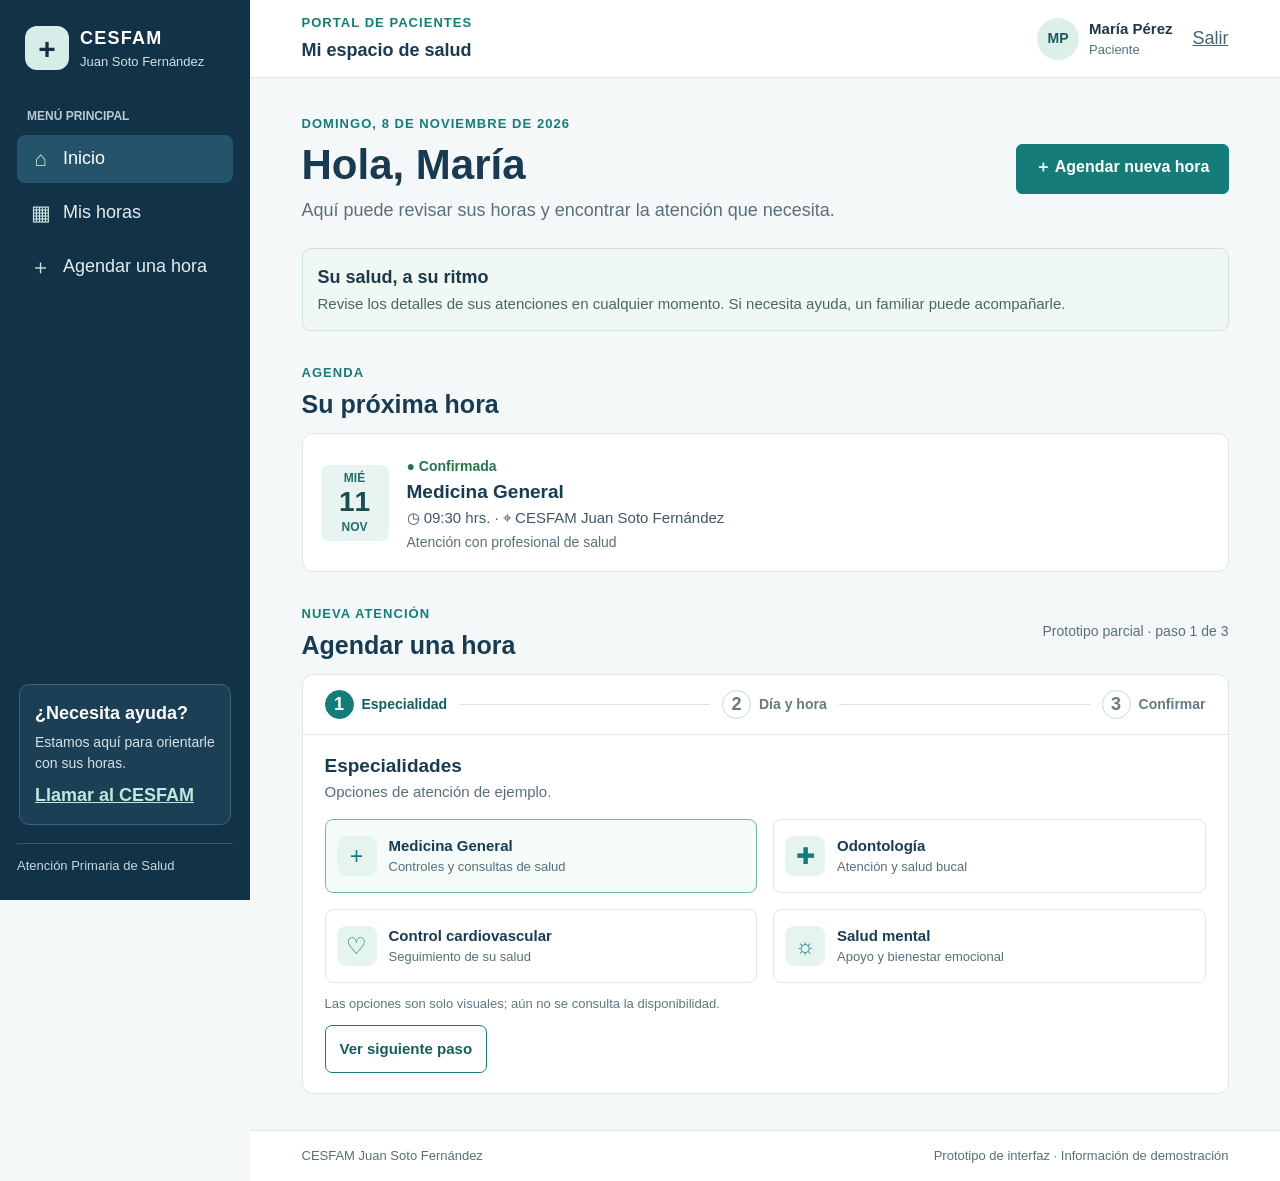
==== portal.html @ ef52d6fa "Add files via upload" ====
<!doctype html>
<html lang="es">
<head>
  <meta charset="utf-8">
  <meta name="viewport" content="width=device-width, initial-scale=1">
  <meta name="description" content="Prototipo visual de agendamiento de horas para CESFAM Juan Soto Fernández.">
  <title>Mis horas | CESFAM Juan Soto Fernández</title>
  <link href="https://cdn.jsdelivr.net/npm/bootstrap@5.3.3/dist/css/bootstrap.min.css" rel="stylesheet">
  <link href="styles.css" rel="stylesheet">
  <link href="portal.css" rel="stylesheet">
</head>
<body>
  <a class="skip-link" href="#contenido">Saltar al contenido principal</a>
  <div class="app-shell">
    <aside class="sidebar" aria-label="Navegación principal">
      <a class="brand" href="#inicio" aria-label="CESFAM Juan Soto Fernández, inicio">
        <span class="brand-mark" aria-hidden="true">+</span>
        <span>
          <strong>CESFAM</strong>
          <small>Juan Soto Fernández</small>
        </span>
      </a>
      <div class="sidebar-label">MENÚ PRINCIPAL</div>
      <nav class="nav-menu">
        <a class="nav-item active" href="#inicio"><span aria-hidden="true">⌂</span> Inicio</a>
        <a class="nav-item" href="#mis-horas"><span aria-hidden="true">▦</span> Mis horas</a>
        <a class="nav-item" href="#agendar"><span aria-hidden="true">＋</span> Agendar una hora</a>
      </nav>
      <div class="sidebar-help">
        <strong>¿Necesita ayuda?</strong>
        <p>Estamos aquí para orientarle con sus horas.</p>
        <a href="tel:800500809">Llamar al CESFAM</a>
      </div>
      <div class="sidebar-footer">Atención Primaria de Salud</div>
    </aside>
    <main id="contenido" class="main-content">
      <header class="topbar">
        <div class="d-flex align-items-center gap-3">
          <span class="mobile-brand-mark" aria-hidden="true">+</span>
          <div>
            <p class="eyebrow mb-1">PORTAL DE PACIENTES</p>
            <p class="topbar-title mb-0">Mi espacio de salud</p>
          </div>
        </div>
        <div class="profile">
          <div class="profile-avatar" aria-hidden="true">MP</div>
          <div class="profile-copy">
            <strong>María Pérez</strong>
            <span>Paciente</span>
          </div>
          <a class="logout-link" href="index.html">Salir</a>
        </div>
      </header>
      <div class="page-container">
        <section id="inicio" class="welcome-row">
          <div>
            <p class="eyebrow">DOMINGO, 8 DE NOVIEMBRE DE 2026</p>
            <h1>Hola, María <span aria-hidden="true"></span></h1>
            <p class="welcome-copy">Aquí puede revisar sus horas y encontrar la atención que necesita.</p>
          </div>
          <a class="btn btn-primary btn-large" href="#agendar"><span aria-hidden="true">＋</span> Agendar nueva hora</a>
        </section>
        <section class="notice-card" aria-label="Aviso importante">
          <div>
            <strong>Su salud, a su ritmo</strong>
            <p class="mb-0">Revise los detalles de sus atenciones en cualquier momento. Si necesita ayuda, un familiar puede acompañarle.</p>
          </div>
        </section>
        <section id="mis-horas" class="section-block">
          <div class="section-heading">
            <div>
              <p class="eyebrow">AGENDA</p>
              <h2>Su próxima hora</h2>
            </div>
          </div>
          <article class="appointment-card">
            <div class="appointment-date">
              <span>MIÉ</span>
              <strong>11</strong>
              <span>NOV</span>
            </div>
            <div class="appointment-details">
              <span class="status-badge"><span aria-hidden="true">●</span> Confirmada</span>
              <h3>Medicina General</h3>
              <p class="appointment-meta"><span aria-hidden="true">◷</span> 09:30 hrs. <span class="meta-divider">·</span> <span aria-hidden="true">⌖</span> CESFAM Juan Soto Fernández</p>
              <p class="appointment-professional">Atención con profesional de salud</p>
            </div>
          </article>
        </section>
        <section id="agendar" class="section-block">
          <div class="section-heading">
            <div>
              <p class="eyebrow">NUEVA ATENCIÓN</p>
              <h2>Agendar una hora</h2>
            </div>
            <span class="step-caption">Prototipo parcial · paso 1 de 3</span>
          </div>
          <div class="booking-card">
            <div class="stepper" aria-label="Paso 1 de 3">
              <div class="step active"><span>1</span><strong>Especialidad</strong></div>
              <div class="step-line"></div>
              <div class="step"><span>2</span><strong>Día y hora</strong></div>
              <div class="step-line"></div>
              <div class="step"><span>3</span><strong>Confirmar</strong></div>
            </div>
            <div class="booking-content">
              <div class="booking-intro">
                <h3>Especialidades</h3>
                <p>Opciones de atención de ejemplo.</p>
              </div>
              <div class="row g-3">
                <div class="col-12 col-md-6">
                  <button class="service-option selected" type="button" aria-pressed="true" onclick="seleccionarEspecialidad(this)">
                    <span class="service-symbol" aria-hidden="true">+</span>
                    <span><strong>Medicina General</strong><small>Controles y consultas de salud</small></span>
                  </button>
                </div>
                <div class="col-12 col-md-6">
                  <button class="service-option" type="button" aria-pressed="false" onclick="seleccionarEspecialidad(this)">
                    <span class="service-symbol dental" aria-hidden="true">✚</span>
                    <span><strong>Odontología</strong><small>Atención y salud bucal</small></span>
                  </button>
                </div>
                <div class="col-12 col-md-6">
                  <button class="service-option" type="button" aria-pressed="false" onclick="seleccionarEspecialidad(this)">
                    <span class="service-symbol heart" aria-hidden="true">♡</span>
                    <span><strong>Control cardiovascular</strong><small>Seguimiento de su salud</small></span>
                  </button>
                </div>
                <div class="col-12 col-md-6">
                  <button class="service-option" type="button" aria-pressed="false" onclick="seleccionarEspecialidad(this)">
                    <span class="service-symbol mind" aria-hidden="true">☼</span>
                    <span><strong>Salud mental</strong><small>Apoyo y bienestar emocional</small></span>
                  </button>
                </div>
              </div>
              <p id="mensaje-agendamiento" class="static-note" aria-live="polite">Las opciones son solo visuales; aún no se consulta la disponibilidad.</p>
              <button class="prototype-button" type="button" onclick="mostrarSiguientePaso()">Ver siguiente paso</button>
            </div>
          </div>
        </section>
      </div>
      <footer class="page-footer">
        <span>CESFAM Juan Soto Fernández</span>
        <span>Prototipo de interfaz · Información de demostración</span>
      </footer>
    </main>
  </div>
  <script src="portal.js"></script>
</body>
</html>
---- styles.css ----
:root {
  --navy: #183b52;
  --navy-dark: #123247;
  --teal: #167c79;
  --ink: #203746;
  --muted: #596f7b;
  --line: #dfe7ea;
  --focus: #e29b19;
}
body {
  margin: 0;
  background: #f5f8f9;
  color: var(--ink);
  font: 18px/1.5 Arial, Helvetica, sans-serif;
}
a:focus-visible,
button:focus-visible,
input:focus-visible,
select:focus-visible {
  outline: 3px solid var(--focus);
  outline-offset: 3px;
}
.skip-link {
  position: absolute;
  z-index: 10;
  top: 8px;
  left: 8px;
  padding: 10px 14px;
  transform: translateY(-150%);
  background: #fff;
  color: var(--navy-dark);
}
.skip-link:focus { transform: translateY(0); }
.eyebrow { margin: 0 0 6px; color: var(--teal); font-size: 13px; font-weight: 700; letter-spacing: .08em; }
h1, h2, h3 { color: var(--navy); font-weight: 700; }
h1 { margin: 0; font-size: clamp(30px, 4vw, 42px); }
h2 { margin: 0; font-size: 25px; }
.brand-mark, .mobile-brand-mark, .login-brand-mark {
  display: grid;
  width: 44px;
  height: 44px;
  flex: 0 0 auto;
  place-items: center;
  border-radius: 12px;
  background: #d7eee8;
  color: var(--navy-dark);
  font-size: 30px;
  font-weight: 700;
}
@media (prefers-reduced-motion: reduce) {
  *, *::before, *::after { scroll-behavior: auto !important; transition-duration: .01ms !important; }
}
---- portal.css ----
.app-shell { min-height: 100vh; }
.sidebar {
  position: fixed;
  inset: 0 auto 0 0;
  display: flex;
  width: 250px;
  flex-direction: column;
  padding: 25px 17px;
  background: var(--navy-dark);
  color: #fff;
}
.brand { display: flex; align-items: center; gap: 11px; margin: 0 8px 35px; color: #fff; text-decoration: none; }
.brand strong, .brand small { display: block; }
.brand strong { font-size: 18px; letter-spacing: .07em; }
.brand small { color: #d1e0e6; font-size: 13px; }
.sidebar-label { padding: 0 10px 10px; color: #b7cbd4; font-size: 12px; font-weight: 700; }
.nav-menu { display: grid; gap: 6px; }
.nav-item { display: flex; min-height: 48px; align-items: center; gap: 11px; padding: 8px 12px; border-radius: 8px; color: #e2edf1; text-decoration: none; }
.nav-item span { width: 23px; color: #c7e4e0; font-size: 21px; text-align: center; }
.nav-item:hover, .nav-item.active { background: #24536a; color: #fff; }
.sidebar-help { margin: auto 2px 18px; padding: 15px; border: 1px solid #426276; border-radius: 10px; background: #1b4056; }
.sidebar-help p { margin: 5px 0 8px; color: #d3e2e8; font-size: 14px; }
.sidebar-help a { color: #bceadd; font-weight: 700; }
.help-icon { display: block; margin-bottom: 7px; color: #c7eee4; font-weight: 700; }
.sidebar-footer { padding-top: 12px; border-top: 1px solid #35576b; color: #c7d7df; font-size: 13px; }
.main-content { min-height: 100vh; margin-left: 250px; }
.topbar { display: flex; min-height: 78px; align-items: center; justify-content: space-between; padding: 12px 5%; border-bottom: 1px solid var(--line); background: #fff; }
.mobile-brand-mark { display: none; }
.topbar-title { margin: 0; color: var(--navy); font-weight: 700; }
.profile { display: flex; align-items: center; gap: 10px; }
.profile-avatar { display: grid; width: 42px; height: 42px; flex: 0 0 auto; place-items: center; border-radius: 50%; background: #dcefeb; color: #165b5b; font-size: 14px; font-weight: 700; }
.profile-copy strong, .profile-copy span { display: block; }
.profile-copy strong { font-size: 15px; }
.profile-copy span { color: var(--muted); font-size: 13px; }
.logout-link { margin-left: 10px; color: #4a6371; }
.page-container { width: min(1120px, 100%); margin: auto; padding: 36px 5%; }
.welcome-row, .section-heading { display: flex; align-items: center; justify-content: space-between; gap: 18px; }
.welcome-copy { margin: 7px 0 0; color: var(--muted); }
.btn-large { min-height: 50px; padding: 10px 18px; background: var(--teal); border-color: var(--teal); font-weight: 700; }
.notice-card { display: flex; gap: 12px; margin-top: 24px; padding: 15px; border: 1px solid #cce5df; border-radius: 9px; background: #eff8f5; }
.notice-card p { margin: 2px 0 0; color: #496667; font-size: 15px; }
.notice-icon { display: grid; width: 25px; height: 25px; flex: 0 0 auto; place-items: center; border-radius: 50%; background: #d6eee7; color: #145a58; font-weight: 700; }
.section-block { margin-top: 32px; scroll-margin-top: 16px; }
.section-heading { margin-bottom: 14px; }
.appointment-card, .booking-card { border: 1px solid var(--line); border-radius: 11px; background: #fff; }
.appointment-card { display: flex; align-items: center; gap: 18px; padding: 18px; }
.appointment-date { display: grid; width: 68px; min-height: 76px; flex: 0 0 auto; place-content: center; border-radius: 8px; background: #e8f4f1; color: #276c69; text-align: center; }
.appointment-date span { font-size: 12px; font-weight: 700; }
.appointment-date strong { color: #174e50; font-size: 28px; line-height: 1.1; }
.appointment-details { flex: 1; }
.status-badge { color: #24744d; font-size: 14px; font-weight: 700; }
.appointment-details h3 { margin: 2px 0; font-size: 19px; }
.appointment-meta { margin: 3px 0; color: #405865; font-size: 15px; }
.appointment-professional { margin: 0; color: var(--muted); font-size: 14px; }
.step-caption { color: var(--muted); font-size: 14px; }
.stepper { display: flex; align-items: center; padding: 15px 22px; border-bottom: 1px solid var(--line); }
.step { display: flex; align-items: center; gap: 8px; color: #657b85; white-space: nowrap; }
.step > span { display: grid; width: 29px; height: 29px; place-items: center; border: 1px solid #cbd6da; border-radius: 50%; font-weight: 700; }
.step strong { font-size: 14px; }
.step.active { color: #145e5c; }
.step.active > span { border-color: var(--teal); background: var(--teal); color: #fff; }
.step-line { height: 1px; flex: 1; margin: 0 12px; background: #d8e1e4; }
.booking-content { padding: 20px 22px; }
.booking-intro h3 { margin: 0; font-size: 19px; }
.booking-intro p { margin: 4px 0 15px; color: var(--muted); font-size: 15px; }
.service-option { display: flex; width: 100%; min-height: 74px; align-items: center; gap: 12px; padding: 11px; border: 1px solid var(--line); border-radius: 8px; background: #fff; color: var(--ink); font: inherit; text-align: left; cursor: pointer; }
.service-option.selected { border-color: #74b7aa; background: #f4fbf8; }
.service-option:hover { border-color: #74b7aa; }
.service-symbol { display: grid; width: 40px; height: 40px; flex: 0 0 auto; place-items: center; border-radius: 9px; background: #e6f4f0; color: var(--teal); font-size: 23px; }
.service-option strong, .service-option small { display: block; }
.service-option strong { color: var(--navy); font-size: 15px; }
.service-option small { color: var(--muted); font-size: 13px; }
.static-note { margin: 11px 0 0; color: #617680; font-size: 13px; }
.prototype-button { min-height: 48px; margin-top: 12px; padding: 8px 14px; border: 1px solid var(--teal); border-radius: 7px; background: #fff; color: #145f5c; font: inherit; font-size: 15px; font-weight: 700; cursor: pointer; }
.prototype-button:hover { background: #e8f5f2; }
.page-footer { display: flex; justify-content: space-between; gap: 12px; padding: 15px 5%; border-top: 1px solid var(--line); background: #fff; color: var(--muted); font-size: 13px; }
@media (max-width: 900px) {
  .sidebar { width: 220px; }
  .main-content { margin-left: 220px; }
}
@media (max-width: 700px) {
  .sidebar { position: static; width: auto; padding: 12px 14px; }
  .brand { margin: 0 0 10px; }
  .brand-mark { width: 37px; height: 37px; font-size: 26px; }
  .sidebar-label, .sidebar-help, .sidebar-footer { display: none; }
  .nav-menu { grid-template-columns: 1fr 1fr; gap: 4px 7px; }
  .nav-item { min-height: 42px; gap: 7px; padding: 7px; font-size: 14px; }
  .main-content { margin: 0; }
  .topbar { min-height: 66px; padding: 10px 16px; }
  .mobile-brand-mark { display: grid; width: 36px; height: 36px; font-size: 25px; }
  .profile-avatar { width: 36px; height: 36px; }
  .profile-copy span { font-size: 12px; }
  .logout-link { margin-left: 0; font-size: 14px; }
  .page-container { padding: 27px 16px 35px; }
  .welcome-row { align-items: flex-start; flex-direction: column; }
  .btn-large { width: 100%; }
  .section-block { margin-top: 27px; }
  .appointment-card { gap: 12px; padding: 14px; }
  .stepper { padding: 12px 10px; }
  .step { flex-direction: column; gap: 4px; }
  .step strong { font-size: 12px; }
  .step-line { margin: 0 6px; }
  .booking-content { padding: 17px 13px; }
  .page-footer { flex-direction: column; padding: 13px 16px; }
}
@media (max-width: 420px) {
  .profile-copy { display: none; }
  .page-container { padding-right: 13px; padding-left: 13px; }
  .step-caption { max-width: 135px; font-size: 13px; text-align: right; }
}
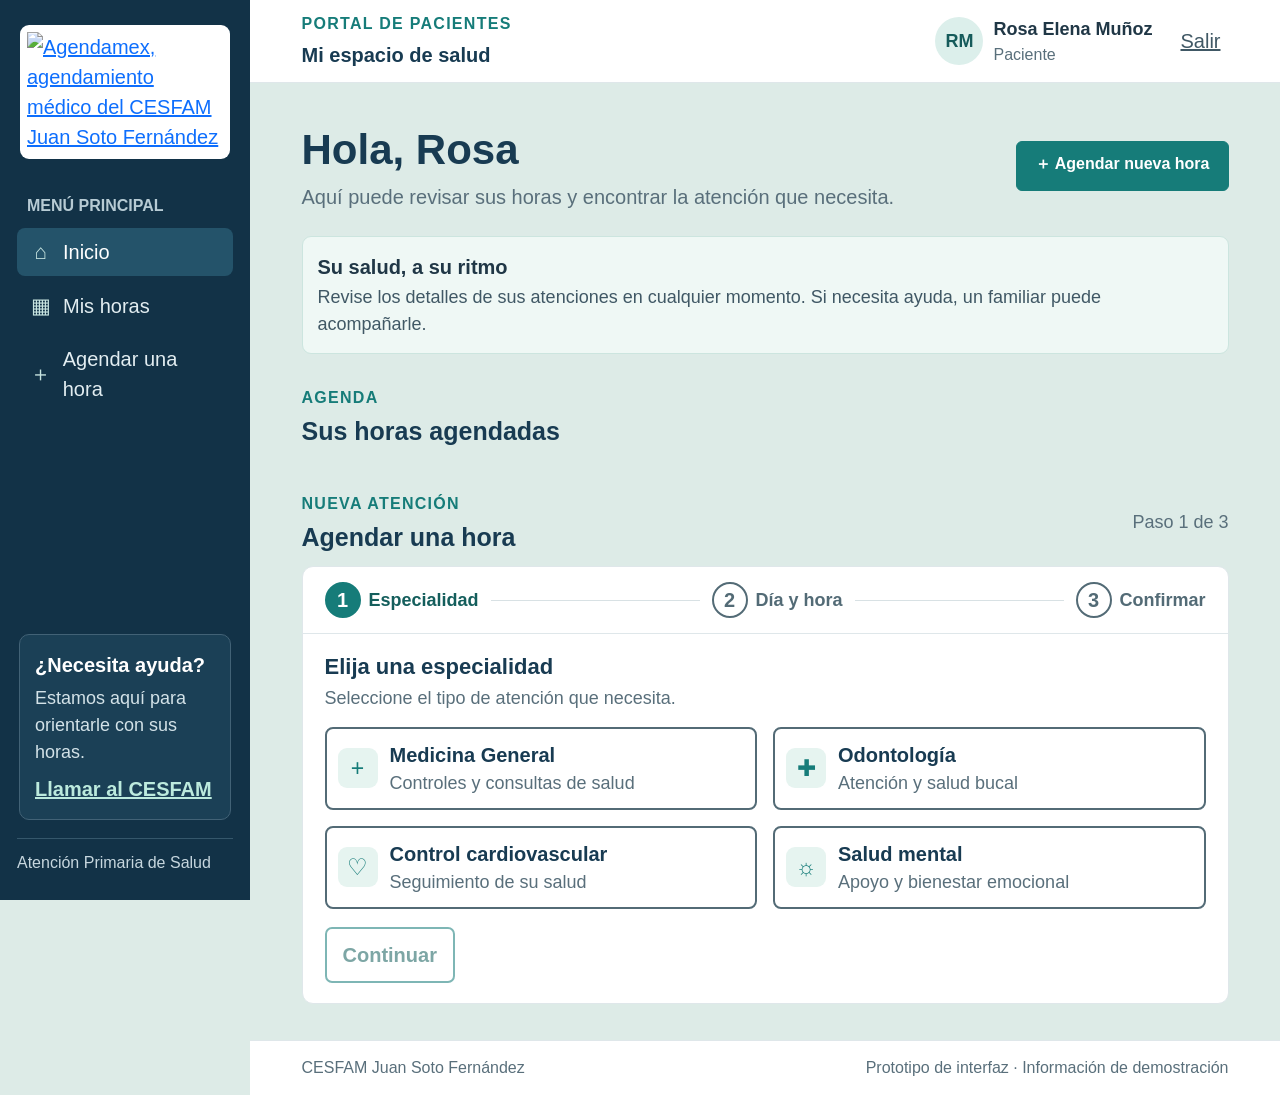
==== commit a4a2c686: "Limpieza de codigo y borre CSS que no tenian estilos propios, reducí el tamaño de codigo sin afectar" ====
--- a/portal.html
+++ b/portal.html
@@ -1,151 +1,191 @@
-<!doctype html>
-<html lang="es">
-<head>
-  <meta charset="utf-8">
-  <meta name="viewport" content="width=device-width, initial-scale=1">
-  <meta name="description" content="Prototipo visual de agendamiento de horas para CESFAM Juan Soto Fernández.">
-  <title>Mis horas | CESFAM Juan Soto Fernández</title>
-  <link href="https://cdn.jsdelivr.net/npm/bootstrap@5.3.3/dist/css/bootstrap.min.css" rel="stylesheet">
-  <link href="styles.css" rel="stylesheet">
-  <link href="portal.css" rel="stylesheet">
-</head>
-<body>
-  <a class="skip-link" href="#contenido">Saltar al contenido principal</a>
-  <div class="app-shell">
-    <aside class="sidebar" aria-label="Navegación principal">
-      <a class="brand" href="#inicio" aria-label="CESFAM Juan Soto Fernández, inicio">
-        <span class="brand-mark" aria-hidden="true">+</span>
-        <span>
-          <strong>CESFAM</strong>
-          <small>Juan Soto Fernández</small>
-        </span>
-      </a>
-      <div class="sidebar-label">MENÚ PRINCIPAL</div>
-      <nav class="nav-menu">
-        <a class="nav-item active" href="#inicio"><span aria-hidden="true">⌂</span> Inicio</a>
-        <a class="nav-item" href="#mis-horas"><span aria-hidden="true">▦</span> Mis horas</a>
-        <a class="nav-item" href="#agendar"><span aria-hidden="true">＋</span> Agendar una hora</a>
-      </nav>
-      <div class="sidebar-help">
-        <strong>¿Necesita ayuda?</strong>
-        <p>Estamos aquí para orientarle con sus horas.</p>
-        <a href="tel:800500809">Llamar al CESFAM</a>
-      </div>
-      <div class="sidebar-footer">Atención Primaria de Salud</div>
-    </aside>
-    <main id="contenido" class="main-content">
-      <header class="topbar">
-        <div class="d-flex align-items-center gap-3">
-          <span class="mobile-brand-mark" aria-hidden="true">+</span>
-          <div>
-            <p class="eyebrow mb-1">PORTAL DE PACIENTES</p>
-            <p class="topbar-title mb-0">Mi espacio de salud</p>
-          </div>
-        </div>
-        <div class="profile">
-          <div class="profile-avatar" aria-hidden="true">MP</div>
-          <div class="profile-copy">
-            <strong>María Pérez</strong>
-            <span>Paciente</span>
-          </div>
-          <a class="logout-link" href="index.html">Salir</a>
-        </div>
-      </header>
-      <div class="page-container">
-        <section id="inicio" class="welcome-row">
-          <div>
-            <p class="eyebrow">DOMINGO, 8 DE NOVIEMBRE DE 2026</p>
-            <h1>Hola, María <span aria-hidden="true"></span></h1>
-            <p class="welcome-copy">Aquí puede revisar sus horas y encontrar la atención que necesita.</p>
-          </div>
-          <a class="btn btn-primary btn-large" href="#agendar"><span aria-hidden="true">＋</span> Agendar nueva hora</a>
-        </section>
-        <section class="notice-card" aria-label="Aviso importante">
-          <div>
-            <strong>Su salud, a su ritmo</strong>
-            <p class="mb-0">Revise los detalles de sus atenciones en cualquier momento. Si necesita ayuda, un familiar puede acompañarle.</p>
-          </div>
-        </section>
-        <section id="mis-horas" class="section-block">
-          <div class="section-heading">
-            <div>
-              <p class="eyebrow">AGENDA</p>
-              <h2>Su próxima hora</h2>
-            </div>
-          </div>
-          <article class="appointment-card">
-            <div class="appointment-date">
-              <span>MIÉ</span>
-              <strong>11</strong>
-              <span>NOV</span>
-            </div>
-            <div class="appointment-details">
-              <span class="status-badge"><span aria-hidden="true">●</span> Confirmada</span>
-              <h3>Medicina General</h3>
-              <p class="appointment-meta"><span aria-hidden="true">◷</span> 09:30 hrs. <span class="meta-divider">·</span> <span aria-hidden="true">⌖</span> CESFAM Juan Soto Fernández</p>
-              <p class="appointment-professional">Atención con profesional de salud</p>
-            </div>
-          </article>
-        </section>
-        <section id="agendar" class="section-block">
-          <div class="section-heading">
-            <div>
-              <p class="eyebrow">NUEVA ATENCIÓN</p>
-              <h2>Agendar una hora</h2>
-            </div>
-            <span class="step-caption">Prototipo parcial · paso 1 de 3</span>
-          </div>
-          <div class="booking-card">
-            <div class="stepper" aria-label="Paso 1 de 3">
-              <div class="step active"><span>1</span><strong>Especialidad</strong></div>
-              <div class="step-line"></div>
-              <div class="step"><span>2</span><strong>Día y hora</strong></div>
-              <div class="step-line"></div>
-              <div class="step"><span>3</span><strong>Confirmar</strong></div>
-            </div>
-            <div class="booking-content">
-              <div class="booking-intro">
-                <h3>Especialidades</h3>
-                <p>Opciones de atención de ejemplo.</p>
-              </div>
-              <div class="row g-3">
-                <div class="col-12 col-md-6">
-                  <button class="service-option selected" type="button" aria-pressed="true" onclick="seleccionarEspecialidad(this)">
-                    <span class="service-symbol" aria-hidden="true">+</span>
-                    <span><strong>Medicina General</strong><small>Controles y consultas de salud</small></span>
-                  </button>
-                </div>
-                <div class="col-12 col-md-6">
-                  <button class="service-option" type="button" aria-pressed="false" onclick="seleccionarEspecialidad(this)">
-                    <span class="service-symbol dental" aria-hidden="true">✚</span>
-                    <span><strong>Odontología</strong><small>Atención y salud bucal</small></span>
-                  </button>
-                </div>
-                <div class="col-12 col-md-6">
-                  <button class="service-option" type="button" aria-pressed="false" onclick="seleccionarEspecialidad(this)">
-                    <span class="service-symbol heart" aria-hidden="true">♡</span>
-                    <span><strong>Control cardiovascular</strong><small>Seguimiento de su salud</small></span>
-                  </button>
-                </div>
-                <div class="col-12 col-md-6">
-                  <button class="service-option" type="button" aria-pressed="false" onclick="seleccionarEspecialidad(this)">
-                    <span class="service-symbol mind" aria-hidden="true">☼</span>
-                    <span><strong>Salud mental</strong><small>Apoyo y bienestar emocional</small></span>
-                  </button>
-                </div>
-              </div>
-              <p id="mensaje-agendamiento" class="static-note" aria-live="polite">Las opciones son solo visuales; aún no se consulta la disponibilidad.</p>
-              <button class="prototype-button" type="button" onclick="mostrarSiguientePaso()">Ver siguiente paso</button>
-            </div>
-          </div>
-        </section>
-      </div>
-      <footer class="page-footer">
-        <span>CESFAM Juan Soto Fernández</span>
-        <span>Prototipo de interfaz · Información de demostración</span>
-      </footer>
-    </main>
-  </div>
-  <script src="portal.js"></script>
-</body>
-</html>
+<!doctype html>
+<html lang="es">
+<head>
+  <meta charset="utf-8">
+  <meta name="viewport" content="width=device-width, initial-scale=1">
+  <meta name="description" content="Prototipo visual de agendamiento de horas para CESFAM Juan Soto Fernández.">
+  <title>Mis horas | CESFAM Juan Soto Fernández</title>
+  <link href="https://cdn.jsdelivr.net/npm/bootstrap@5.3.3/dist/css/bootstrap.min.css" rel="stylesheet">
+  <link href="styles.css" rel="stylesheet">
+  <link href="portal.css" rel="stylesheet">
+</head>
+<body>
+  <a class="skip-link" href="#contenido">Saltar al contenido principal</a>
+  <div class="app-shell">
+    <aside class="sidebar" aria-label="Navegación principal">
+      <a class="brand" href="#inicio" aria-label="CESFAM Juan Soto Fernández, inicio">
+        <img class="brand-logo" src="assets/agendamex-logo.png" alt="Agendamex, agendamiento médico del CESFAM Juan Soto Fernández">
+      </a>
+      <div class="sidebar-label">MENÚ PRINCIPAL</div>
+      <nav class="nav-menu">
+        <a class="nav-item active" href="#inicio"><span aria-hidden="true">⌂</span> Inicio</a>
+        <a class="nav-item" href="#mis-horas"><span aria-hidden="true">▦</span> Mis horas</a>
+        <a class="nav-item" href="#agendar"><span aria-hidden="true">＋</span> Agendar una hora</a>
+      </nav>
+      <div class="sidebar-help">
+        <strong>¿Necesita ayuda?</strong>
+        <p>Estamos aquí para orientarle con sus horas.</p>
+        <a href="tel:800500809">Llamar al CESFAM</a>
+      </div>
+      <div class="sidebar-footer">Atención Primaria de Salud</div>
+    </aside>
+    <main id="contenido" class="main-content">
+      <header class="topbar">
+        <div class="d-flex align-items-center gap-3">
+          <span class="mobile-brand-mark" aria-hidden="true">+</span>
+          <div>
+            <p class="eyebrow mb-1">PORTAL DE PACIENTES</p>
+            <p class="topbar-title mb-0">Mi espacio de salud</p>
+          </div>
+        </div>
+        <div class="profile">
+          <div id="avatar-usuario" class="profile-avatar" aria-hidden="true">RM</div>
+          <div class="profile-copy">
+            <strong id="nombre-usuario">Rosa Elena Muñoz</strong>
+            <span>Paciente</span>
+          </div>
+          <a id="cerrar-sesion" class="logout-link" href="index.html">Salir</a>
+        </div>
+      </header>
+      <div class="page-container">
+        <section id="inicio" class="welcome-row">
+          <div>
+            <p id="fecha-actual" class="eyebrow"></p>
+            <h1>Hola, <span id="nombre-bienvenida">Rosa</span></h1>
+            <p class="welcome-copy">Aquí puede revisar sus horas y encontrar la atención que necesita.</p>
+          </div>
+          <a class="btn btn-primary btn-large" href="#agendar"><span aria-hidden="true">＋</span> Agendar nueva hora</a>
+        </section>
+        <section class="notice-card" aria-label="Aviso importante">
+          <div>
+            <strong>Su salud, a su ritmo</strong>
+            <p class="mb-0">Revise los detalles de sus atenciones en cualquier momento. Si necesita ayuda, un familiar puede acompañarle.</p>
+          </div>
+        </section>
+        <section id="mis-horas" class="section-block">
+          <div class="section-heading">
+            <div>
+              <p class="eyebrow">AGENDA</p>
+              <h2 id="titulo-mis-horas" tabindex="-1">Sus horas agendadas</h2>
+            </div>
+          </div>
+          <p id="error-horas" class="appointment-error" role="alert" hidden>No se pudieron actualizar sus horas en este dispositivo.</p>
+          <p id="mensaje-horas" class="appointment-feedback" role="status" aria-live="polite"></p>
+          <div id="lista-horas" class="appointment-list" aria-live="polite"></div>
+        </section>
+        <section id="agendar" class="section-block">
+          <div class="section-heading">
+            <div>
+              <p class="eyebrow">NUEVA ATENCIÓN</p>
+              <h2>Agendar una hora</h2>
+            </div>
+            <span id="step-caption" class="step-caption">Paso 1 de 3</span>
+          </div>
+          <div class="booking-card">
+            <div id="stepper" class="stepper" aria-label="Paso 1 de 3">
+              <div class="step active" data-step-indicator="1"><span>1</span><strong>Especialidad</strong></div>
+              <div class="step-line"></div>
+              <div class="step" data-step-indicator="2"><span>2</span><strong>Día y hora</strong></div>
+              <div class="step-line"></div>
+              <div class="step" data-step-indicator="3"><span>3</span><strong>Confirmar</strong></div>
+            </div>
+            <div class="booking-content">
+              <section class="booking-stage" data-booking-step="1" aria-labelledby="paso-especialidad">
+                <div class="booking-intro">
+                  <h3 id="paso-especialidad">Elija una especialidad</h3>
+                  <p>Seleccione el tipo de atención que necesita.</p>
+                </div>
+                <div class="row g-3">
+                  <div class="col-12 col-md-6">
+                    <button class="service-option" type="button" aria-pressed="false" data-specialty="Medicina General">
+                      <span class="service-symbol" aria-hidden="true">+</span>
+                      <span><strong>Medicina General</strong><small>Controles y consultas de salud</small></span>
+                    </button>
+                  </div>
+                  <div class="col-12 col-md-6">
+                    <button class="service-option" type="button" aria-pressed="false" data-specialty="Odontología">
+                      <span class="service-symbol" aria-hidden="true">✚</span>
+                      <span><strong>Odontología</strong><small>Atención y salud bucal</small></span>
+                    </button>
+                  </div>
+                  <div class="col-12 col-md-6">
+                    <button class="service-option" type="button" aria-pressed="false" data-specialty="Control cardiovascular">
+                      <span class="service-symbol" aria-hidden="true">♡</span>
+                      <span><strong>Control cardiovascular</strong><small>Seguimiento de su salud</small></span>
+                    </button>
+                  </div>
+                  <div class="col-12 col-md-6">
+                    <button class="service-option" type="button" aria-pressed="false" data-specialty="Salud mental">
+                      <span class="service-symbol" aria-hidden="true">☼</span>
+                      <span><strong>Salud mental</strong><small>Apoyo y bienestar emocional</small></span>
+                    </button>
+                  </div>
+                </div>
+                <div class="booking-actions">
+                  <button id="continuar-especialidad" class="prototype-button" type="button" disabled>Continuar</button>
+                </div>
+              </section>
+              <section class="booking-stage" data-booking-step="2" aria-labelledby="paso-horario" hidden>
+                <div class="booking-intro">
+                  <h3 id="paso-horario">Elija el día y la hora</h3>
+                  <p>Seleccione una fecha y luego uno de los horarios disponibles.</p>
+                </div>
+                <h4 class="choice-heading">Días disponibles</h4>
+                <div id="fechas-disponibles" class="choice-list" role="group" aria-label="Días disponibles"></div>
+                <h4 class="choice-heading">Horarios disponibles</h4>
+                <div id="horarios-disponibles" class="choice-list" role="group" aria-label="Horarios disponibles"></div>
+                <p id="mensaje-horarios" class="static-note" aria-live="polite">Seleccione un día para ver sus horarios.</p>
+                <div class="booking-actions">
+                  <button id="volver-especialidad" class="prototype-button secondary-button" type="button">Volver</button>
+                  <button id="continuar-horario" class="prototype-button" type="button" disabled>Continuar</button>
+                </div>
+              </section>
+              <section class="booking-stage" data-booking-step="3" aria-labelledby="paso-confirmar" hidden>
+                <div id="resumen-reserva">
+                  <div class="booking-intro">
+                    <h3 id="paso-confirmar">Revise y confirme su hora</h3>
+                    <p>Verifique los datos antes de confirmar.</p>
+                  </div>
+                  <dl class="booking-summary">
+                    <div><dt>Paciente</dt><dd id="resumen-paciente"></dd></div>
+                    <div><dt>Especialidad</dt><dd id="resumen-especialidad"></dd></div>
+                    <div><dt>Día</dt><dd id="resumen-fecha"></dd></div>
+                    <div><dt>Hora</dt><dd id="resumen-hora"></dd></div>
+                  </dl>
+                  <p id="error-almacenamiento" class="storage-error" role="alert" hidden>No se pudo guardar la reserva en este dispositivo. Inténtelo nuevamente.</p>
+                  <div class="booking-actions">
+                    <button id="volver-horario" class="prototype-button secondary-button" type="button">Volver</button>
+                    <button id="confirmar-reserva" class="prototype-button" type="button">Confirmar hora</button>
+                  </div>
+                </div>
+                <div id="reserva-confirmada" class="booking-success" role="status" hidden>
+                  <span class="success-mark" aria-hidden="true">✓</span>
+                  <h3>¡Su hora está confirmada!</h3>
+                  <p id="detalle-confirmacion"></p>
+                  <p>La reserva quedó guardada en este dispositivo.</p>
+                  <button id="agendar-otra-hora" class="prototype-button" type="button">Agendar otra hora</button>
+                </div>
+              </section>
+            </div>
+          </div>
+        </section>
+      </div>
+      <footer class="page-footer">
+        <span>CESFAM Juan Soto Fernández</span>
+        <span>Prototipo de interfaz · Información de demostración</span>
+      </footer>
+    </main>
+  </div>
+  <dialog id="dialogo-cancelacion" class="cancel-dialog" aria-labelledby="titulo-cancelacion" aria-describedby="detalle-cancelacion">
+    <h2 id="titulo-cancelacion">¿Cancelar esta hora?</h2>
+    <p id="detalle-cancelacion"></p>
+    <p id="error-cancelacion" class="storage-error" role="alert" hidden>No se pudo cancelar la hora en este dispositivo. Inténtelo nuevamente.</p>
+    <div class="cancel-dialog-actions">
+      <button id="mantener-hora" class="prototype-button secondary-button" type="button">No, mantenerla</button>
+      <button id="confirmar-cancelacion" class="prototype-button danger-button" type="button">Sí, cancelar hora</button>
+    </div>
+  </dialog>
+  <script src="demo-users.js"></script>
+  <script src="portal.js"></script>
+</body>
+</html>
--- a/styles.css
+++ b/styles.css
@@ -1,52 +1,55 @@
-:root {
-  --navy: #183b52;
-  --navy-dark: #123247;
-  --teal: #167c79;
-  --ink: #203746;
-  --muted: #596f7b;
-  --line: #dfe7ea;
-  --focus: #e29b19;
-}
-body {
-  margin: 0;
-  background: #f5f8f9;
-  color: var(--ink);
-  font: 18px/1.5 Arial, Helvetica, sans-serif;
-}
-a:focus-visible,
-button:focus-visible,
-input:focus-visible,
-select:focus-visible {
-  outline: 3px solid var(--focus);
-  outline-offset: 3px;
-}
-.skip-link {
-  position: absolute;
-  z-index: 10;
-  top: 8px;
-  left: 8px;
-  padding: 10px 14px;
-  transform: translateY(-150%);
-  background: #fff;
-  color: var(--navy-dark);
-}
-.skip-link:focus { transform: translateY(0); }
-.eyebrow { margin: 0 0 6px; color: var(--teal); font-size: 13px; font-weight: 700; letter-spacing: .08em; }
-h1, h2, h3 { color: var(--navy); font-weight: 700; }
-h1 { margin: 0; font-size: clamp(30px, 4vw, 42px); }
-h2 { margin: 0; font-size: 25px; }
-.brand-mark, .mobile-brand-mark, .login-brand-mark {
-  display: grid;
-  width: 44px;
-  height: 44px;
-  flex: 0 0 auto;
-  place-items: center;
-  border-radius: 12px;
-  background: #d7eee8;
-  color: var(--navy-dark);
-  font-size: 30px;
-  font-weight: 700;
-}
-@media (prefers-reduced-motion: reduce) {
-  *, *::before, *::after { scroll-behavior: auto !important; transition-duration: .01ms !important; }
-}
+:root {
+  --navy: #183b52;
+  --navy-dark: #123247;
+  --teal: #167c79;
+  --ink: #203746;
+  --muted: #596f7b;
+  --line: #dfe7ea;
+  --surface-clinical: #ddebe7;
+  --focus: #7a3e00;
+}
+body {
+  margin: 0;
+  background: var(--surface-clinical);
+  color: var(--ink);
+  font: 20px/1.5 Arial, Helvetica, sans-serif;
+}
+a:focus-visible,
+button:focus-visible,
+input:focus-visible,
+select:focus-visible,
+summary:focus-visible {
+  outline: 4px solid var(--focus);
+  outline-offset: 3px;
+}
+[hidden] { display: none !important; }
+.skip-link {
+  position: absolute;
+  z-index: 10;
+  top: 8px;
+  left: 8px;
+  padding: 10px 14px;
+  transform: translateY(-150%);
+  background: #fff;
+  color: var(--navy-dark);
+}
+.skip-link:focus { transform: translateY(0); }
+.eyebrow { margin: 0 0 6px; color: var(--teal); font-size: 16px; font-weight: 700; letter-spacing: .08em; }
+h1, h2, h3 { color: var(--navy); font-weight: 700; }
+h1 { margin: 0; font-size: clamp(30px, 4vw, 42px); }
+h2 { margin: 0; font-size: 25px; }
+.mobile-brand-mark {
+  display: grid;
+  width: 44px;
+  height: 44px;
+  flex: 0 0 auto;
+  place-items: center;
+  border-radius: 12px;
+  background: #d7eee8;
+  color: var(--navy-dark);
+  font-size: 30px;
+  font-weight: 700;
+}
+@media (prefers-reduced-motion: reduce) {
+  *, *::before, *::after { scroll-behavior: auto !important; transition-duration: .01ms !important; }
+}
--- a/portal.css
+++ b/portal.css
@@ -1,110 +1,157 @@
-.app-shell { min-height: 100vh; }
-.sidebar {
-  position: fixed;
-  inset: 0 auto 0 0;
-  display: flex;
-  width: 250px;
-  flex-direction: column;
-  padding: 25px 17px;
-  background: var(--navy-dark);
-  color: #fff;
-}
-.brand { display: flex; align-items: center; gap: 11px; margin: 0 8px 35px; color: #fff; text-decoration: none; }
-.brand strong, .brand small { display: block; }
-.brand strong { font-size: 18px; letter-spacing: .07em; }
-.brand small { color: #d1e0e6; font-size: 13px; }
-.sidebar-label { padding: 0 10px 10px; color: #b7cbd4; font-size: 12px; font-weight: 700; }
-.nav-menu { display: grid; gap: 6px; }
-.nav-item { display: flex; min-height: 48px; align-items: center; gap: 11px; padding: 8px 12px; border-radius: 8px; color: #e2edf1; text-decoration: none; }
-.nav-item span { width: 23px; color: #c7e4e0; font-size: 21px; text-align: center; }
-.nav-item:hover, .nav-item.active { background: #24536a; color: #fff; }
-.sidebar-help { margin: auto 2px 18px; padding: 15px; border: 1px solid #426276; border-radius: 10px; background: #1b4056; }
-.sidebar-help p { margin: 5px 0 8px; color: #d3e2e8; font-size: 14px; }
-.sidebar-help a { color: #bceadd; font-weight: 700; }
-.help-icon { display: block; margin-bottom: 7px; color: #c7eee4; font-weight: 700; }
-.sidebar-footer { padding-top: 12px; border-top: 1px solid #35576b; color: #c7d7df; font-size: 13px; }
-.main-content { min-height: 100vh; margin-left: 250px; }
-.topbar { display: flex; min-height: 78px; align-items: center; justify-content: space-between; padding: 12px 5%; border-bottom: 1px solid var(--line); background: #fff; }
-.mobile-brand-mark { display: none; }
-.topbar-title { margin: 0; color: var(--navy); font-weight: 700; }
-.profile { display: flex; align-items: center; gap: 10px; }
-.profile-avatar { display: grid; width: 42px; height: 42px; flex: 0 0 auto; place-items: center; border-radius: 50%; background: #dcefeb; color: #165b5b; font-size: 14px; font-weight: 700; }
-.profile-copy strong, .profile-copy span { display: block; }
-.profile-copy strong { font-size: 15px; }
-.profile-copy span { color: var(--muted); font-size: 13px; }
-.logout-link { margin-left: 10px; color: #4a6371; }
-.page-container { width: min(1120px, 100%); margin: auto; padding: 36px 5%; }
-.welcome-row, .section-heading { display: flex; align-items: center; justify-content: space-between; gap: 18px; }
-.welcome-copy { margin: 7px 0 0; color: var(--muted); }
-.btn-large { min-height: 50px; padding: 10px 18px; background: var(--teal); border-color: var(--teal); font-weight: 700; }
-.notice-card { display: flex; gap: 12px; margin-top: 24px; padding: 15px; border: 1px solid #cce5df; border-radius: 9px; background: #eff8f5; }
-.notice-card p { margin: 2px 0 0; color: #496667; font-size: 15px; }
-.notice-icon { display: grid; width: 25px; height: 25px; flex: 0 0 auto; place-items: center; border-radius: 50%; background: #d6eee7; color: #145a58; font-weight: 700; }
-.section-block { margin-top: 32px; scroll-margin-top: 16px; }
-.section-heading { margin-bottom: 14px; }
-.appointment-card, .booking-card { border: 1px solid var(--line); border-radius: 11px; background: #fff; }
-.appointment-card { display: flex; align-items: center; gap: 18px; padding: 18px; }
-.appointment-date { display: grid; width: 68px; min-height: 76px; flex: 0 0 auto; place-content: center; border-radius: 8px; background: #e8f4f1; color: #276c69; text-align: center; }
-.appointment-date span { font-size: 12px; font-weight: 700; }
-.appointment-date strong { color: #174e50; font-size: 28px; line-height: 1.1; }
-.appointment-details { flex: 1; }
-.status-badge { color: #24744d; font-size: 14px; font-weight: 700; }
-.appointment-details h3 { margin: 2px 0; font-size: 19px; }
-.appointment-meta { margin: 3px 0; color: #405865; font-size: 15px; }
-.appointment-professional { margin: 0; color: var(--muted); font-size: 14px; }
-.step-caption { color: var(--muted); font-size: 14px; }
-.stepper { display: flex; align-items: center; padding: 15px 22px; border-bottom: 1px solid var(--line); }
-.step { display: flex; align-items: center; gap: 8px; color: #657b85; white-space: nowrap; }
-.step > span { display: grid; width: 29px; height: 29px; place-items: center; border: 1px solid #cbd6da; border-radius: 50%; font-weight: 700; }
-.step strong { font-size: 14px; }
-.step.active { color: #145e5c; }
-.step.active > span { border-color: var(--teal); background: var(--teal); color: #fff; }
-.step-line { height: 1px; flex: 1; margin: 0 12px; background: #d8e1e4; }
-.booking-content { padding: 20px 22px; }
-.booking-intro h3 { margin: 0; font-size: 19px; }
-.booking-intro p { margin: 4px 0 15px; color: var(--muted); font-size: 15px; }
-.service-option { display: flex; width: 100%; min-height: 74px; align-items: center; gap: 12px; padding: 11px; border: 1px solid var(--line); border-radius: 8px; background: #fff; color: var(--ink); font: inherit; text-align: left; cursor: pointer; }
-.service-option.selected { border-color: #74b7aa; background: #f4fbf8; }
-.service-option:hover { border-color: #74b7aa; }
-.service-symbol { display: grid; width: 40px; height: 40px; flex: 0 0 auto; place-items: center; border-radius: 9px; background: #e6f4f0; color: var(--teal); font-size: 23px; }
-.service-option strong, .service-option small { display: block; }
-.service-option strong { color: var(--navy); font-size: 15px; }
-.service-option small { color: var(--muted); font-size: 13px; }
-.static-note { margin: 11px 0 0; color: #617680; font-size: 13px; }
-.prototype-button { min-height: 48px; margin-top: 12px; padding: 8px 14px; border: 1px solid var(--teal); border-radius: 7px; background: #fff; color: #145f5c; font: inherit; font-size: 15px; font-weight: 700; cursor: pointer; }
-.prototype-button:hover { background: #e8f5f2; }
-.page-footer { display: flex; justify-content: space-between; gap: 12px; padding: 15px 5%; border-top: 1px solid var(--line); background: #fff; color: var(--muted); font-size: 13px; }
-@media (max-width: 900px) {
-  .sidebar { width: 220px; }
-  .main-content { margin-left: 220px; }
-}
-@media (max-width: 700px) {
-  .sidebar { position: static; width: auto; padding: 12px 14px; }
-  .brand { margin: 0 0 10px; }
-  .brand-mark { width: 37px; height: 37px; font-size: 26px; }
-  .sidebar-label, .sidebar-help, .sidebar-footer { display: none; }
-  .nav-menu { grid-template-columns: 1fr 1fr; gap: 4px 7px; }
-  .nav-item { min-height: 42px; gap: 7px; padding: 7px; font-size: 14px; }
-  .main-content { margin: 0; }
-  .topbar { min-height: 66px; padding: 10px 16px; }
-  .mobile-brand-mark { display: grid; width: 36px; height: 36px; font-size: 25px; }
-  .profile-avatar { width: 36px; height: 36px; }
-  .profile-copy span { font-size: 12px; }
-  .logout-link { margin-left: 0; font-size: 14px; }
-  .page-container { padding: 27px 16px 35px; }
-  .welcome-row { align-items: flex-start; flex-direction: column; }
-  .btn-large { width: 100%; }
-  .section-block { margin-top: 27px; }
-  .appointment-card { gap: 12px; padding: 14px; }
-  .stepper { padding: 12px 10px; }
-  .step { flex-direction: column; gap: 4px; }
-  .step strong { font-size: 12px; }
-  .step-line { margin: 0 6px; }
-  .booking-content { padding: 17px 13px; }
-  .page-footer { flex-direction: column; padding: 13px 16px; }
-}
-@media (max-width: 420px) {
-  .profile-copy { display: none; }
-  .page-container { padding-right: 13px; padding-left: 13px; }
-  .step-caption { max-width: 135px; font-size: 13px; text-align: right; }
-}
+.app-shell { min-height: 100vh; }
+.sidebar {
+  position: fixed;
+  inset: 0 auto 0 0;
+  display: flex;
+  width: 250px;
+  flex-direction: column;
+  padding: 25px 17px;
+  background: var(--navy-dark);
+  color: #fff;
+}
+.brand { display: block; box-sizing: border-box; width: 100%; max-width: 210px; margin: 0 auto 35px; padding: 7px; border-radius: 9px; background: #fff; }
+.brand-logo { display: block; width: 100%; height: auto; }
+.sidebar-label { padding: 0 10px 10px; color: #b7cbd4; font-size: 16px; font-weight: 700; }
+.nav-menu { display: grid; gap: 6px; }
+.nav-item { display: flex; min-height: 48px; align-items: center; gap: 11px; padding: 8px 12px; border-radius: 8px; color: #e2edf1; text-decoration: none; }
+.nav-item span { width: 23px; color: #c7e4e0; font-size: 21px; text-align: center; }
+.nav-item:hover, .nav-item.active { background: #24536a; color: #fff; }
+.sidebar-help { margin: auto 2px 18px; padding: 15px; border: 1px solid #426276; border-radius: 10px; background: #1b4056; }
+.sidebar-help p { margin: 5px 0 8px; color: #d3e2e8; font-size: 18px; }
+.sidebar-help a { color: #bceadd; font-weight: 700; }
+.sidebar-footer { padding-top: 12px; border-top: 1px solid #35576b; color: #c7d7df; font-size: 16px; }
+.main-content { min-height: 100vh; margin-left: 250px; }
+.topbar { display: flex; min-height: 78px; align-items: center; justify-content: space-between; padding: 12px 5%; border-bottom: 1px solid var(--line); background: #fff; }
+.mobile-brand-mark { display: none; }
+.topbar-title { margin: 0; color: var(--navy); font-weight: 700; }
+.profile { display: flex; align-items: center; gap: 10px; }
+.profile-avatar { display: grid; width: 48px; height: 48px; flex: 0 0 auto; place-items: center; border-radius: 50%; background: #dcefeb; color: #165b5b; font-size: 18px; font-weight: 700; }
+.profile-copy strong, .profile-copy span { display: block; }
+.profile-copy strong { font-size: 18px; }
+.profile-copy span { color: var(--muted); font-size: 16px; }
+.logout-link { display: inline-flex; min-height: 48px; align-items: center; margin-left: 10px; padding: 8px; color: #405865; }
+.page-container { width: min(1120px, 100%); margin: auto; padding: 36px 5%; }
+.welcome-row, .section-heading { display: flex; align-items: center; justify-content: space-between; gap: 18px; }
+.welcome-copy { margin: 7px 0 0; color: var(--muted); }
+.btn-large { min-height: 50px; padding: 10px 18px; background: var(--teal); border-color: var(--teal); font-weight: 700; }
+.notice-card { margin-top: 24px; padding: 15px; border: 1px solid #cce5df; border-radius: 9px; background: #eff8f5; }
+.notice-card p { margin: 2px 0 0; color: #405865; font-size: 18px; }
+.section-block { margin-top: 32px; scroll-margin-top: 16px; }
+.section-heading { margin-bottom: 14px; }
+.appointment-card, .booking-card { border: 1px solid var(--line); border-radius: 11px; background: #fff; }
+.appointment-card { display: flex; align-items: center; gap: 18px; padding: 18px; }
+.appointment-date { display: grid; width: 68px; min-height: 76px; flex: 0 0 auto; place-content: center; border-radius: 8px; background: #e8f4f1; color: #276c69; text-align: center; }
+.appointment-date span { font-size: 16px; font-weight: 700; }
+.appointment-date strong { color: #174e50; font-size: 28px; line-height: 1.1; }
+.appointment-details { flex: 1; }
+.status-badge { color: #17613e; font-size: 18px; font-weight: 700; }
+.appointment-details h3 { margin: 2px 0; font-size: 20px; }
+.appointment-meta { margin: 3px 0; color: #405865; font-size: 18px; }
+.appointment-professional { margin: 0; color: var(--muted); font-size: 16px; }
+.step-caption { color: var(--muted); font-size: 18px; }
+.stepper { display: flex; align-items: center; padding: 15px 22px; border-bottom: 1px solid var(--line); }
+.step { display: flex; align-items: center; gap: 8px; color: #536b76; white-space: nowrap; }
+.step > span { display: grid; width: 36px; height: 36px; place-items: center; border: 2px solid #536b76; border-radius: 50%; font-weight: 700; }
+.step strong { font-size: 18px; }
+.step.completed { color: #145e5c; }
+.step.active { color: #145e5c; }
+.step.active > span { border-color: var(--teal); background: var(--teal); color: #fff; }
+.step-line { height: 1px; flex: 1; margin: 0 12px; background: #d8e1e4; }
+.booking-content { padding: 20px 22px; }
+.booking-intro h3 { margin: 0; font-size: 22px; }
+.booking-intro p { margin: 4px 0 15px; color: var(--muted); font-size: 18px; }
+.service-option { display: flex; width: 100%; min-height: 80px; align-items: center; gap: 12px; padding: 11px; border: 2px solid #536b76; border-radius: 8px; background: #fff; color: var(--ink); font: inherit; text-align: left; cursor: pointer; }
+.service-option.selected { border-color: var(--teal); background: #f4fbf8; }
+.service-option:hover { border-color: var(--teal); }
+.service-symbol { display: grid; width: 40px; height: 40px; flex: 0 0 auto; place-items: center; border-radius: 9px; background: #e6f4f0; color: var(--teal); font-size: 23px; }
+.service-option strong, .service-option small { display: block; }
+.service-option strong { color: var(--navy); font-size: 20px; }
+.service-option small { color: var(--muted); font-size: 18px; }
+.static-note { margin: 11px 0 0; color: #536b76; font-size: 18px; }
+.prototype-button { min-height: 56px; margin-top: 12px; padding: 10px 16px; border: 2px solid var(--teal); border-radius: 7px; background: #fff; color: #145f5c; font: inherit; font-size: 20px; font-weight: 700; cursor: pointer; }
+.prototype-button:hover { background: #e8f5f2; }
+.prototype-button:disabled { cursor: not-allowed; opacity: .55; }
+.secondary-button { border-color: #536b76; color: #405865; }
+.booking-actions { display: flex; justify-content: space-between; gap: 12px; margin-top: 18px; }
+.booking-actions .prototype-button { margin-top: 0; }
+.choice-heading { margin: 20px 0 9px; color: var(--navy); font-size: 20px; }
+.choice-list { display: flex; flex-wrap: wrap; gap: 9px; }
+.date-option, .time-option {
+  min-height: 56px;
+  padding: 11px 15px;
+  border: 2px solid #536b76;
+  border-radius: 8px;
+  background: #fff;
+  color: var(--ink);
+  font: inherit;
+  font-weight: 700;
+  cursor: pointer;
+}
+.date-option[aria-pressed="true"], .time-option[aria-pressed="true"] {
+  border-color: var(--teal);
+  background: #e8f5f2;
+  color: #145f5c;
+}
+.date-option:hover, .time-option:hover { border-color: var(--teal); }
+.booking-summary { display: grid; gap: 0; margin: 18px 0; border: 1px solid var(--line); border-radius: 9px; }
+.booking-summary > div { display: grid; grid-template-columns: minmax(110px, .7fr) 1.3fr; gap: 12px; padding: 12px 14px; }
+.booking-summary > div + div { border-top: 1px solid var(--line); }
+.booking-summary dt { color: var(--muted); font-size: 18px; font-weight: 700; }
+.booking-summary dd { margin: 0; color: var(--navy); }
+.booking-success { padding: 12px 0; }
+.booking-success h3 { margin: 10px 0 5px; }
+.booking-success p { color: var(--muted); }
+.success-mark { display: grid; width: 48px; height: 48px; place-items: center; border-radius: 50%; background: #d9eee6; color: #145e4a; font-size: 27px; font-weight: 700; }
+.storage-error { margin: 12px 0; color: #a32121; font-size: 18px; font-weight: 700; }
+.appointment-list { display: grid; gap: 12px; }
+.appointments-empty { margin: 0; padding: 17px; border: 1px dashed #536b76; border-radius: 9px; background: #fff; color: var(--muted); font-size: 18px; }
+.appointment-feedback { margin: 0 0 12px; color: #17613e; font-size: 18px; font-weight: 700; }
+.appointment-feedback:empty { display: none; }
+.cancel-appointment { min-height: 48px; margin-top: 10px; padding: 8px 12px; border: 2px solid #8a1f1f; border-radius: 7px; background: #fff; color: #8a1f1f; font: inherit; font-size: 18px; font-weight: 700; cursor: pointer; }
+.cancel-appointment:hover { background: #fff4f2; }
+.appointment-error { margin: 0 0 12px; color: #a32121; font-size: 18px; font-weight: 700; }
+.cancel-dialog { box-sizing: border-box; width: min(520px, calc(100vw - 32px)); padding: 24px; border: 2px solid #536b76; border-radius: 12px; background: #fff; color: var(--ink); }
+.cancel-dialog::backdrop { background: #123247bf; }
+.cancel-dialog h2 { margin: 0 0 12px; font-size: 26px; }
+.cancel-dialog p { margin: 0; color: var(--muted); font-size: 20px; }
+.cancel-dialog-actions { display: flex; flex-wrap: wrap; justify-content: flex-end; gap: 12px; margin-top: 20px; }
+.cancel-dialog-actions .prototype-button { margin-top: 0; }
+.danger-button { border-color: #8a1f1f; background: #8a1f1f; color: #fff; }
+.danger-button:hover { border-color: #6f1717; background: #6f1717; }
+.page-footer { display: flex; justify-content: space-between; gap: 12px; padding: 15px 5%; border-top: 1px solid var(--line); background: #fff; color: var(--muted); font-size: 16px; }
+@media (max-width: 900px) {
+  .sidebar { width: 220px; }
+  .main-content { margin-left: 220px; }
+}
+@media (max-width: 700px) {
+  .sidebar { position: static; width: auto; padding: 12px 14px; }
+  .brand { margin: 0 0 10px; }
+  .sidebar-label, .sidebar-help, .sidebar-footer { display: none; }
+  .nav-menu { grid-template-columns: 1fr 1fr; gap: 4px 7px; }
+  .nav-item { min-height: 48px; gap: 7px; padding: 7px; font-size: 18px; }
+  .main-content { margin: 0; }
+  .topbar { min-height: 66px; padding: 10px 16px; }
+  .mobile-brand-mark { display: grid; width: 36px; height: 36px; font-size: 25px; }
+  .profile-avatar { width: 44px; height: 44px; }
+  .profile-copy span { font-size: 16px; }
+  .logout-link { margin-left: 0; font-size: 18px; }
+  .page-container { padding: 27px 16px 35px; }
+  .welcome-row { align-items: flex-start; flex-direction: column; }
+  .btn-large { width: 100%; }
+  .section-block { margin-top: 27px; }
+  .appointment-card { gap: 12px; padding: 14px; }
+  .stepper { padding: 12px 10px; }
+  .step { flex-direction: column; gap: 4px; }
+  .step strong { font-size: 16px; }
+  .step-line { margin: 0 6px; }
+  .booking-content { padding: 17px 13px; }
+  .page-footer { flex-direction: column; padding: 13px 16px; }
+}
+@media (max-width: 420px) {
+  .profile-copy { display: none; }
+  .page-container { padding-right: 13px; padding-left: 13px; }
+  .step-caption { max-width: 135px; font-size: 16px; text-align: right; }
+  .cancel-dialog { padding: 20px; }
+  .cancel-dialog-actions { flex-direction: column-reverse; }
+  .cancel-dialog-actions .prototype-button { width: 100%; }
+}
